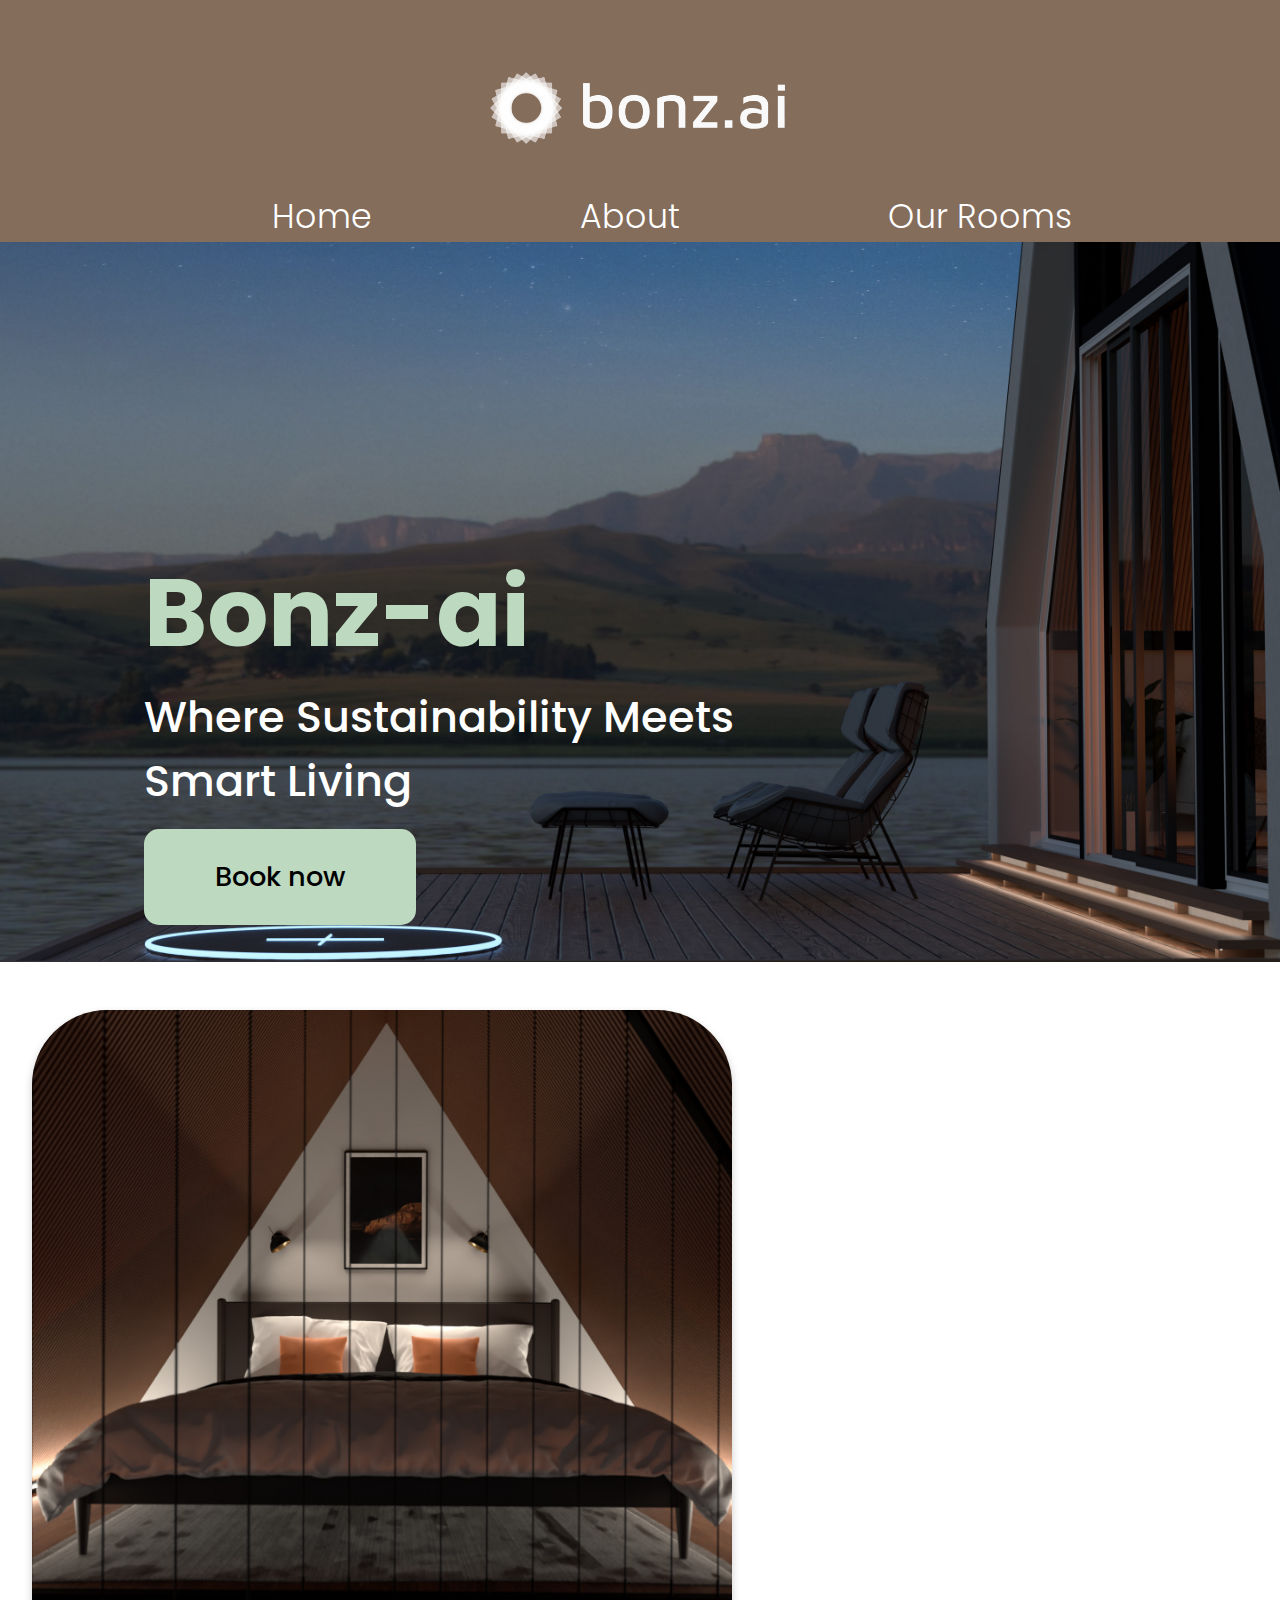
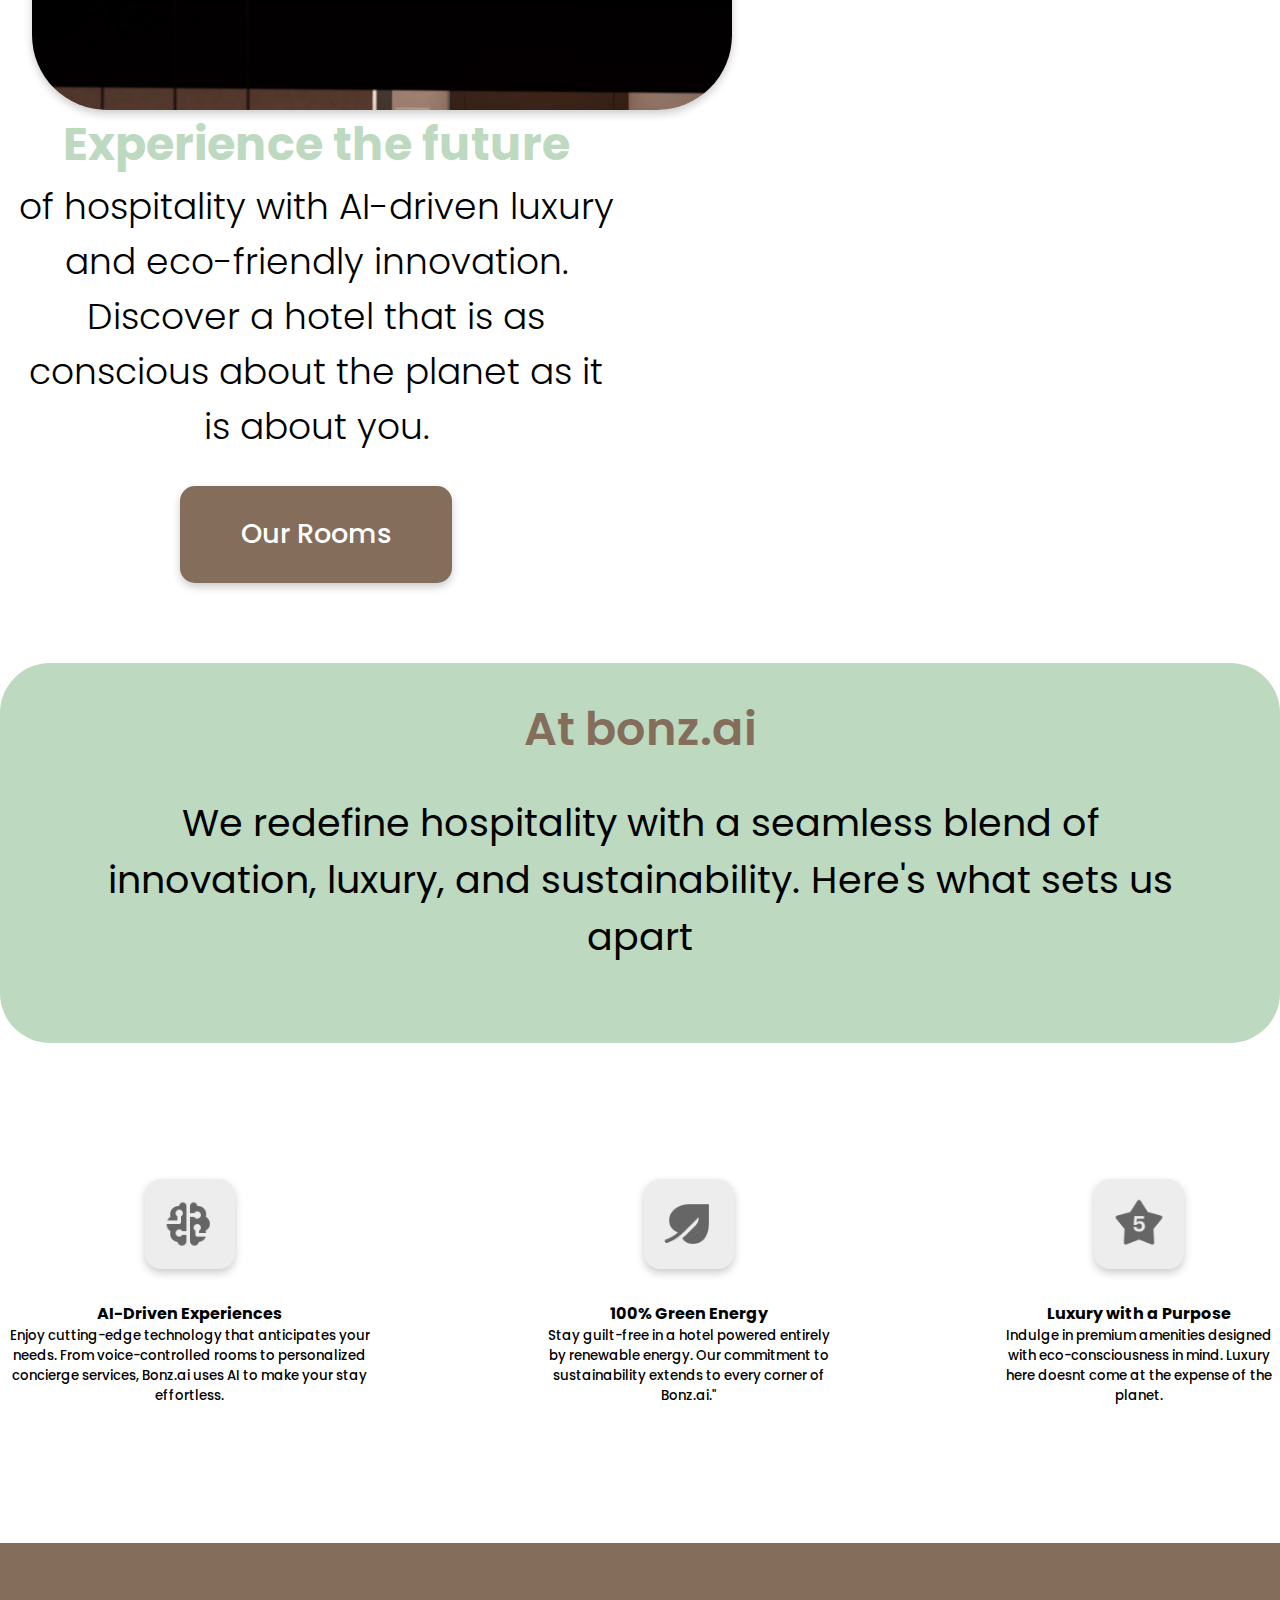
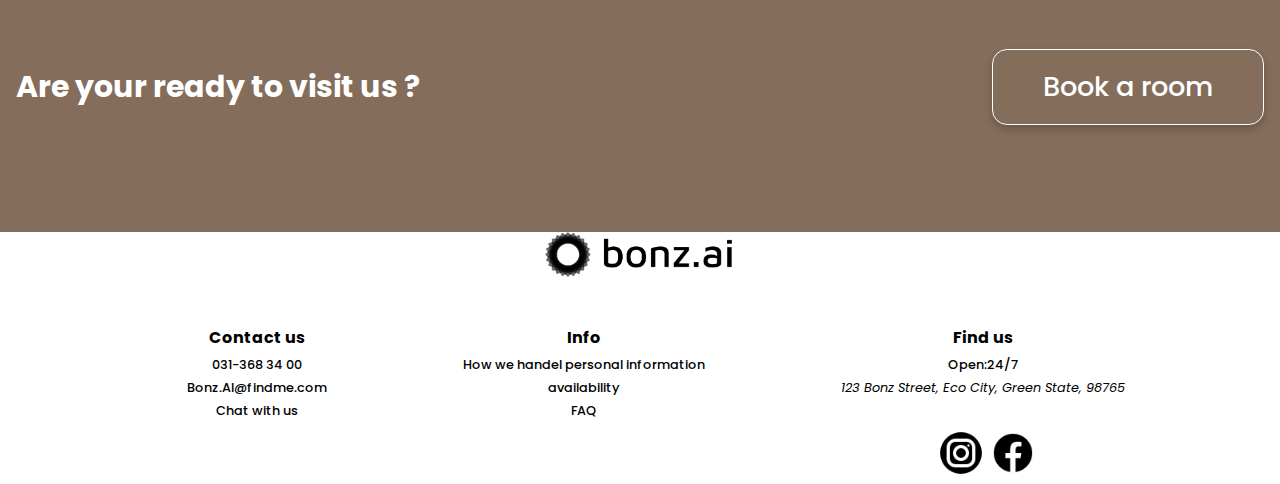
==== index.html @ c56a97e3 "first commit" ====
<!DOCTYPE html>
<html lang="en">
<head>
    <meta charset="UTF-8">
    <meta name="viewport" content="width=device-width, initial-scale=1.0">
    <title>Document</title>
    <link rel="stylesheet" href="style.css">
    <link
      href="https://unpkg.com/boxicons@2.1.4/css/boxicons.min.css"
      rel="stylesheet"/>
</head>
<body>
    <header>
        <aside class="header-container">
        <img src="Images/bonz.ai-logo-white-landscape.png" alt="Bonzi logo" class="logo">
        <aside class="ham-menu">
            <i class="bx bx-menu"></i>
          </aside>
        </aside>
        <nav>
            <ul class="header-menu">
                <li>
                    <a href="index.html"><h5 class="menu-item">Home</h5></a>
                </li>
                <li>
                    <a href=""><h5 class="menu-item">About</h5></a>
                </li>
                <li>
                    <a href="OurRooms.html"><h5 class="menu-item">Our Rooms</h5></a>
                </li>
            </ul>
        </nav>
    </header>
    <aside class="hero-image-container">
        <img src="Images/Hero-image.jpg" alt="hero-banner"/>
        <section class="hero-text-container">
            <h3 class="hero-text-title">Bonz-ai</h3>
            <p class="hero-text">Where Sustainability Meets Smart Living</p>
            <button class="booking-button">Book now</button>
        </section>
    </aside>
    <main>
        <aside class="sub-image-container">
            <img src="Images/two-bed-image-night.jpg" alt="sub-image" class="sub-hero-image"/>
            <aside class="sub-text-container">
            <h4 class="sub-text-title">Experience the future</h4>
            <h5 class="sub-text"> of hospitality with AI-driven luxury and eco-friendly innovation. Discover a hotel that is as conscious about the planet as it is about you.</h5>
            <button class="our-rooms-button">Our Rooms</button>
            </aside>
        </aside>


        <section class="green-container">
            <h4 class="green-container-title">At bonz.ai</h4>
            <h5 class="green-container-text">We redefine hospitality with a seamless blend of innovation, luxury, and sustainability. Here's what sets us apart</h5>
        </section>

        <aside class="ai-energy-luxury-container">
            <aside class="ai-icon">
                <img src="Images/artificial-intelligence.png" alt="Ai-icon" class="icon-1">
                <h4 class="ai-text-title">AI-Driven Experiences</h4>
                <h5 class="ai-text">Enjoy cutting-edge technology that anticipates your needs. From voice-controlled rooms to personalized concierge services, Bonz.ai uses AI to make your stay effortless.</h5>
            </aside>
                <aside class="energy-icon">
                    <img src="Images/leaf.png" alt="leaf icon" class="icon-2">
                    <h4 class="energy-text-title">100% Green Energy</h4>
                    <h5 class="energy-text"> Stay guilt-free in a hotel powered entirely by renewable energy. Our commitment to sustainability extends to every corner of Bonz.ai."</h5>
                </aside>
                        <aside class="luxury-icon">
                            <img src="Images/5-star-hotel.png" alt="star icon" class="icon-3">
                            <h4 class="luxury-text-title">Luxury with a Purpose</h4>
                            <h5 class="luxury-text">Indulge in premium amenities designed with eco-consciousness in mind. Luxury here doesnt come at the expense of the planet.</h5>
                        </aside>
        </aside>
        <section class="brown-container">
            <h2 class="brown-text">Are your ready to visit us ?</h2>
            <button class="brown-container-button">Book a room</button>
        </section>
    </main>

    <footer class="footer-conatiner">
        <img
        src="Images/bonz.ai-logo-black-landscape.png"
        alt="company-logo"
        class="footer-logo"
      />
      <aside class="footer-info-container">
        <section>
          <h4 class="footer-text">Contact us</h4>
          <p>031-368 34 00</p>
          <p>Bonz.AI@findme.com</p>
          <p>Chat with us</p>
        </section>
        <section>
          <h4 class="footer-text">Info</h4>
          <p>How we handel personal information</p>
          <p>availability</p>
          <p>FAQ</p>
        </section>
        <section>
          <h4 class="footer-text">Find us</h4>
          <p>Open:24/7</p>
          <address>123 Bonz Street, Eco City, Green State, 98765</address>
          <aside class="footer-icons">
            <img src="Images/instagram-circle.png" alt="instagram-logo" />
            <img src="Images/facebook-new.png" alt="facebook-logo" />
          </aside>
        </section>
      </aside>
    </footer>
</body>
</html>
---- style.css ----
@import url('https://fonts.googleapis.com/css2?family=Poppins:ital,wght@0,100;0,200;0,300;0,400;0,500;0,600;0,700;0,800;0,900;1,100;1,200;1,300;1,400;1,500;1,600;1,700;1,800;1,900&display=swap');

* {
    box-sizing: border-box;
    margin: 0;
    padding: 0;
    font-family:"poppins";
}

body{
    height: 100vh;
    display: flex;
    flex-direction: column;
}

main{
    flex:1;
    margin: 0;
    width: 100%;
}

header {
   width: 100%;
   background-color: #846D5B;
}
.header-container{
    display: flex;
    align-items: center;
    justify-content: center;
    padding-top: 1.5rem;
    flex-wrap: wrap;
}
.logo{
    max-width: 300px;
    margin-top: 3rem;
    
}

.ham-menu {
    margin-top: -1em;
    width: fit-content;
    display: none;
    font-size: 2.5em;
  }
  
.header-menu{
    list-style: none;
    display: flex;
    justify-content: space-evenly;
    align-items: center;
    padding-top: 3rem;
    padding-left: 4rem;
    font-size: 2.5rem;
    flex-wrap: wrap;
}
a{
    text-decoration: none;
    color: white;
    }

.menu-item{
        font-weight: 300;
    }

a:hover{
    color: #BDD9C0;
}

.hero-image-container{
    display: flex;
    max-width: 100vw;
    
    img{
        width: 100%;
        object-fit: cover;
        flex-wrap: wrap;
    }
}
.hero-text-container{
    position: absolute;
    top: 60%;
    left: 5%;
    max-width: 620px;
    margin-left: 5em;
    display: flex;
    flex-wrap: wrap;
}
.hero-text-title{
    font-size: 96px;
    color: #BDD9C0;
}
.hero-text{
    font-size: 43px;
    color: white;
}
.hero-text,p{
font-weight: 500;
}

.booking-button{
   width:10em;
   padding: 1em;
   height: fit-content;
   margin-top: 1rem;
   border-radius: 15px;
   background-color: #BDD9C0;
   border-style: none;
   font-size: 1.7em;
   font-weight: 500;
   transition: background-color 0.3s ease;
}
.booking-button:hover{
    background-color: #846D5B;
    color: white;
    cursor: pointer;
}
.sub-image-container{
        display: flex;
        flex-direction: row;
        align-items: center; /* Aligns items vertically */
        justify-content: space-between; /* Keeps space between the image and text */
        margin-top: 3em;
        flex-wrap: wrap;
    
}

   .sub-hero-image{
    position: relative;
    width: 700px;
    height: 700px;
    margin-left: 2rem;
    border-radius: 75px;
    object-fit: cover;
    box-shadow: 0 4px 8px 0 rgba(0, 0, 0, 0.2);
}

.sub-text-container{
    display: flex;
    flex-direction: column; 
    align-items: flex-start; 
    text-align: left; 
    margin-left: 1rem;
    max-width: 600px;
    align-items: center;
}

.sub-text-title{
    font-weight:700;
    font-size: 46px;
    color: #BDD9C0;

}
.sub-text{
    font-size: 36px;
    font-weight: 300;
    margin-top: 0;
    text-align: center;
}

.our-rooms-button{
    align-self: center;
    width:10em;
    padding: 1em;
    margin-top: 2rem;
    border-radius: 15px;
    background-color:#846D5B;
    border-style: none;
    font-size: 1.7em;
    font-weight: 500;
    color: white;
    box-shadow: 0 4px 8px 0 rgba(0, 0, 0, 0.2);
    transition: background-color 0.3s ease;
}

.our-rooms-button:hover{
    color: black;
    background-color: #BDD9C0;
    cursor: pointer;
}

.green-container{
    margin: auto;
    background-color: #BDD9C0;
    display: flex;
    justify-content: center;
    flex-direction: column;
    text-align: center;
    height: 380px;
    margin-top: 5rem;
    max-width: 100%; 
    border-radius: 50px;
}

.green-container-title{
    color: #846D5B;
    font-size: 46px;
    font-weight: 600;
    padding-top: 2rem;
}

.green-container-text{
    max-width: 85%;
    font-size: 38px;
    font-weight: 400;
    margin: auto;
    padding-bottom: 3rem;
}

.ai-energy-luxury-container{
    display: flex;
    justify-content: center;
    align-items: center;
    height: 500px;
    gap:10rem;

}

.ai-icon,.energy-icon,.luxury-icon{
    display: flex;
    flex-direction: column;
    justify-content: center;
    align-items: center;
    text-align: center;
    max-width: 30%;
}

.icon-1, .icon-2, .icon-3{
    background-color:#EDEDED;
    width: 90px;
    height: 90px;
    padding: 18px;
    border-radius: 16px;
    box-shadow: 0 4px 8px 0 rgba(0, 0, 0, 0.2)
}
.ai-text-title,.energy-text-title,.luxury-text-title{
    padding-top:2rem ;
}

.ai-text,.energy-text,.luxury-text{
    font-weight: 500;
}

.brown-container{
    display: flex;
    background-color: #846D5B;
    height: 289px;
    justify-content: space-between;
}

.brown-text{
    align-self: center;
    font-size: 30px;
    padding: 1rem;
    color: white;
}

.brown-container-button{
    align-self: center;
    width:10em;
    padding: 1rem;
    margin: 1rem;
    border-radius: 15px;
    background-color:#846D5B;
    border-style: none;
    font-size: 1.7em;
    font-weight: 500;
    color: white;
    box-shadow: 0 4px 8px 0 rgba(0, 0, 0, 0.2);
    border: 1px solid white;
    transition: background-color 0.3s ease;
}

.brown-container-button:hover{
background-color: #BDD9C0;
cursor: pointer;
}


footer {
    display: flex;
    background-color: white;
    justify-content: center;
    margin-top: auto;
    flex-wrap: wrap;
    p,
    address {
      font-size: 0.8em;
      margin-top: 0.4em;
    }
  }
  
  .footer-text {
    color: black;
    margin-top: 3em;
  }
  
  .footer-info-container {
    display: flex;
    text-align: center;
    width:84%;
    justify-content: space-around;
    flex-wrap: wrap;
    margin-left: 2rem;
  }
  
  .footer-logo {
        width: 190px;
        object-fit: contain;
      }
    
  
  .footer-icons {
    color: black;
    margin-top: 2em;
    margin-left:.5rem;
    img {
      height: 3em;
    }
  }


  /* ----------- Our rooms ----------- */

  .rooms-and-suits{
    display: flex;
    flex-direction: column;
    flex-wrap: wrap;
    justify-content: center;
    align-items: center;
    padding:5rem;
  }

  .rooms-and-suits-title{
    color: #846D5B;
    font-size: 43px;
    font-weight: 700;
  }

  .rooms-and-suits-text{
    font-size: 35px;
    font-weight: 400;
    text-align: center;
  }

  .rooms-options {
    display: grid;
    grid-template-columns: repeat(6, 1fr);
    grid-template-rows: auto auto auto; 
    gap: 20px; 
    padding: 1rem;
}

.room-1 {
    grid-column: span 2; 
    grid-row: span 1;
    
}

.room-2 {
    grid-column: span 2;
    grid-row: span 1;
}

.room-3 {
    grid-column: span 2;
    grid-row: span 1;
}

.room-4 {
    grid-column: span 3; 
    grid-row: span 1;
}

.room-5 {
    grid-column: span 3; 
    grid-row: span 1;
}

.room-6 {
    grid-column: span 6;
    grid-row: span 1;
}

.room-1:hover{
    transform: scale(1.07);
    
}
.room-2:hover{
        transform: scale(1.07);
}
.room-3:hover{
        transform: scale(1.07);
}
.room-4:hover{
    transform: scale(1.04);
}
.room-5:hover{
    transform: scale(1.04);
}
.room-6:hover{
    transform: scale(1.02);
}

.room-1 img,
.room-2 img,
.room-3 img,
.room-4 img,
.room-5 img {
    width: 100%;
    height: auto;
    border-radius: 10px; 
    object-fit: cover;
    box-shadow: 0 4px 8px 0 rgba(0, 0, 0, 0.2);
    
}
.room-6 img {
    width: 100%;
    height:30%;
    border-radius: 10px; 
    object-fit: cover; 
    box-shadow: 0 4px 8px 0 rgba(0, 0, 0, 0.2);
}

.rooms-options aside {
    position: relative; 
    display: flex;
    align-items: center;
}

.rooms-options img {
    width: 100%;
    height: 100%;
    border-radius: 10px;
    object-fit: cover; 
    display: block; 
}

.image-text-1, .image-text-2, .image-text-3 {
    position: absolute;
    top: 50%; 
    left: 50%;
    transform: translate(-50%, -50%); 
    font-size: 1.6rem; 
    font-weight: 300; 
    border-radius: 5px; 
    text-align: center; 
}

.image-text-4, .image-text-5{
    position: absolute;
    top: 50%;
    left: 50%; 
    transform: translate(-50%, -50%);
    font-size: 2rem;
    font-weight: 300;
    border-radius: 5px; 
    text-align: center; 
}

.image-text-6{
    position: absolute;
    top: 50%;
    left: 50%; 
    transform: translate(-50%, -50%); 
    font-size: 2.5rem; 
    font-weight: 400; 
    border-radius: 5px; 
    text-align: center; 
}

/* ----------- Booking page ----------- */

.booking-page-hero-image-container{
    display: flex;
    max-width: 100vw;
    
    img{
        width: 100%;
        object-fit: cover;
    }
}

.booking-page-hero-text-container{
    position: absolute;
    top: 60%;
    left: 5%;
    max-width: 970px;
    margin-left: 5em;

}
.booking-page-hero-text-title{
    font-size: 96px;
    color: #BDD9C0;
}
.booking-page-hero-text{
    font-size: 43px;
    color: white;
}

.booking-page-hero-text,p{
    font-weight: 500;
    }

    .booking-date-container{
        padding: 2rem;
        border-radius: 4px;
        position: relative;
        display: flex;
        justify-content: center;
    
    }

    .guest-container,
    .check-in-container,
    .check-out-container{
        border: 1px solid;
        display: flex;
        justify-content: center;
        align-items: center;
        background-color: #846D5B;
        
    }

    .guest-text,
    .check-in-text,
    .check-out-text{
        text-align: center;
        padding: 1.4rem;
        margin-right: 4rem;
        margin-left: 2rem;
        color: white;
        font-size: 20px;
    }

    .select-text{
        display: flex;
        justify-content: center;
        padding: 2rem;
        font-size: 43px;
        font-weight: 600;
    }
    .first-room-container,.seconde-room-container {
    display: flex;
    justify-content: center;
    align-items: center;
    flex-wrap: wrap;
    position: relative;
    background-color: #EDEDED;
    padding: 1rem;
    margin: 2rem auto;
    border-radius: 10px;
    max-width: 900px;
    box-shadow: 0 4px 8px rgba(0, 0, 0, 0.2);
}

.first-room,.seconde-room {
    display: flex;
    flex-direction: row;
    align-items: center;
    gap: 2rem; 
    width: 100%;
}

.first-room img {
    max-width: 50%; 
    height: auto;
    border-radius: 10px; 
    object-fit: cover;
    box-shadow: 0 4px 8px 0 rgba(0, 0, 0, 0.2);
}

.seconde-room img {
    max-width: 50%; 
    height: auto;
    border-radius: 10px; 
    object-fit: cover;
    box-shadow: 0 4px 8px 0 rgba(0, 0, 0, 0.2);
}

.first-room-text-container,.seconde-room-text-container {
    display: flex;
    flex-direction: column;
    justify-content: center;
    text-align: center; 
    flex: 1;
    padding: 1rem;
}

.first-room-title,.seconde-room-title {
    font-size: 1.5rem;
    font-weight: bold;
    margin-bottom: 0.5rem;
}

.first-room-text,.seconde-room-text {
    font-size: 1rem;
    color: #555;
    margin-bottom: 1rem;
    line-height: 1.5;
}

.first-room-price,.seconde-room-price {
    font-size: 1.2rem;
    font-weight: bold;
    color: #333;
    margin-bottom: 1rem;
}

.first-room-button,.seconde-room-button {
    background-color: #C8DFC8;
    color: #333;
    border: none;
    border-radius: 5px;
    padding: 0.8rem 1.5rem;
    font-size: 1rem;
    cursor: pointer;
    transition: background-color 0.3s ease;
    box-shadow: 0 4px 8px 0 rgba(0, 0, 0, 0.2)
}

.first-room-button:hover {
    background-color: #846D5B;
    color: black;

}
.seconde-room-button:hover {
    background-color: #846D5B;
    color: black;

}

@media (max-width: 1265px) {

    .booking-page-hero-text-title{
        font-size: 72px;
    }

    .booking-page-hero-text{
        font-size: 36px;
    }

    .hero-text-container {
        margin-left: 1rem;
        top: 50%;
    }

    .header-container {
        flex-direction: column;
        align-items: center;
    }

    .header-menu {
        font-size: 2rem;
        padding-left: 0;
    }

    .hero-text-title {
        font-size: 72px;
    }

    .hero-text {
        font-size: 36px;
    }
    .booking-button{
        font-size: 1.3rem;
    }

    .sub-hero-image {
        width: 100%;
        margin-left: 0;
        
    }

    .sub-text-container{
    margin: auto;
    }

    .sub-text-title {
        font-size: 38px;
    }

    .sub-text {
        font-size: 28px;
    }

    .ai-energy-luxury-container {
        flex-direction: row;
        font-size: 14px;
        gap: 4rem;
    }

    .brown-container{
        display: flex;
        flex-direction: column;
        justify-content: center;
    }

    .brown-container-button{
        padding-left: 1rem;
    }

    footer {
        flex-direction: column;
        text-align: center;
        align-items: center;
    }

    .footer-info-container {
        flex-direction: column;
    }
}

@media (max-width: 992px) {
    .booking-page-hero-text-container{
        margin-left: 1rem;
        top: 50%;
    }

    .hero-text-container {
        margin-left: 2rem;
    }

    .header-menu {
        flex-wrap: wrap;
        justify-content: space-evenly;
    }

    .green-container-title {
        font-size: 36px;
    }

    .green-container-text {
        font-size: 28px;
    }

    .guest-text,
    .check-in-text,
    .check-out-text {
        font-size: 14px;
        margin: 0;
    }

    .rooms-options {
       display: flex;
       flex-direction: column;
    }

    .first-room img,
    .seconde-room img {
        width: 100%;
    }
}

@media (max-width: 885px) {
    .hero-text-container {
        margin-left: 1rem;
        top: 50%;
    }


    .hero-text-title {
        font-size: 52px;
    }

    .hero-text {
        font-size: 30px;
    }

    .header-menu {
       gap: 1rem;
       flex-direction: row;
    }


    .sub-text-title {
        font-size: 32px;
    }

    .sub-text {
        font-size: 22px;
    }

    .rooms-options {
        grid-template-columns: repeat(1, 1fr);
    }

    .ai-energy-luxury-container {
        gap: 3rem;
    }

}

@media (max-width: 683px) {
    .hero-text-container {
        margin-left: 1rem;
        top: 45%;
    }


    .booking-date-container {
        flex-direction: column;
    }

    .guest-text,
    .check-in-text,
    .check-out-text {
        font-size: 16px;
        margin: 0;
    }

    .first-room-container,
    .seconde-room-container {
        padding: 1rem;
    }

    .rooms-options img {
        height: auto;
    }

    .green-container-title {
        font-size: 28px;
    }

    .green-container-text {
        font-size: 20px;
    }

    .ai-energy-luxury-container {
        display: flex;
        flex-direction: row;
        font-size: 13px;
        gap: 4rem;
    }

    footer {
        flex-direction: column;
        text-align: center;
        align-items: center;
    }

    .footer-info-container {
        flex-direction: column;
    }
}

@media (max-width: 587px) {

    .booking-page-hero-text-title{
        font-size: 34px;
    }

    .booking-page-hero-text{
        font-size: 20px;
    }
    .header-menu {
        display: none;
    }

    .hero-text-container {
        margin-left: 1rem;
        top: 40%;
    }

    .booking-button {
        font-size:.8rem
        
    }

    .ham-menu {
        position: absolute;
        display: block;
        margin-right: -70%;
        padding-top: 4rem;
      }

      .logo{
        display: flex;
        align-self: flex-start;
        padding-top: 20px;
        padding: 1rem;
        padding-bottom: 3rem;
      }

    .our-rooms-button,
    .brown-container-button {
        font-size:1.2rem;
    }
    .brown-text{
        font-size: 1.5rem;
    }

    .hero-text-title {
        font-size: 34px;
    }

    .hero-text {
        font-size: 21px;
    }

    .ai-energy-luxury-container {
        flex-direction: row;
        font-size: 10px;
        gap: 2rem;
    }
    
    .icon-1,.icon-2,.icon-3{
        width: 70px;
        height: 70px;
    }

    .footer-logo {
        padding-left: 1rem;
        padding-top: 1rem;
        width: 150px;
    }

}

@media (max-width: 417px){
    .booking-page-hero-text-container{
        top: 35%;
    }
    .hero-text-container {
        margin-left: 1rem;
        top: 32%;
    }
}
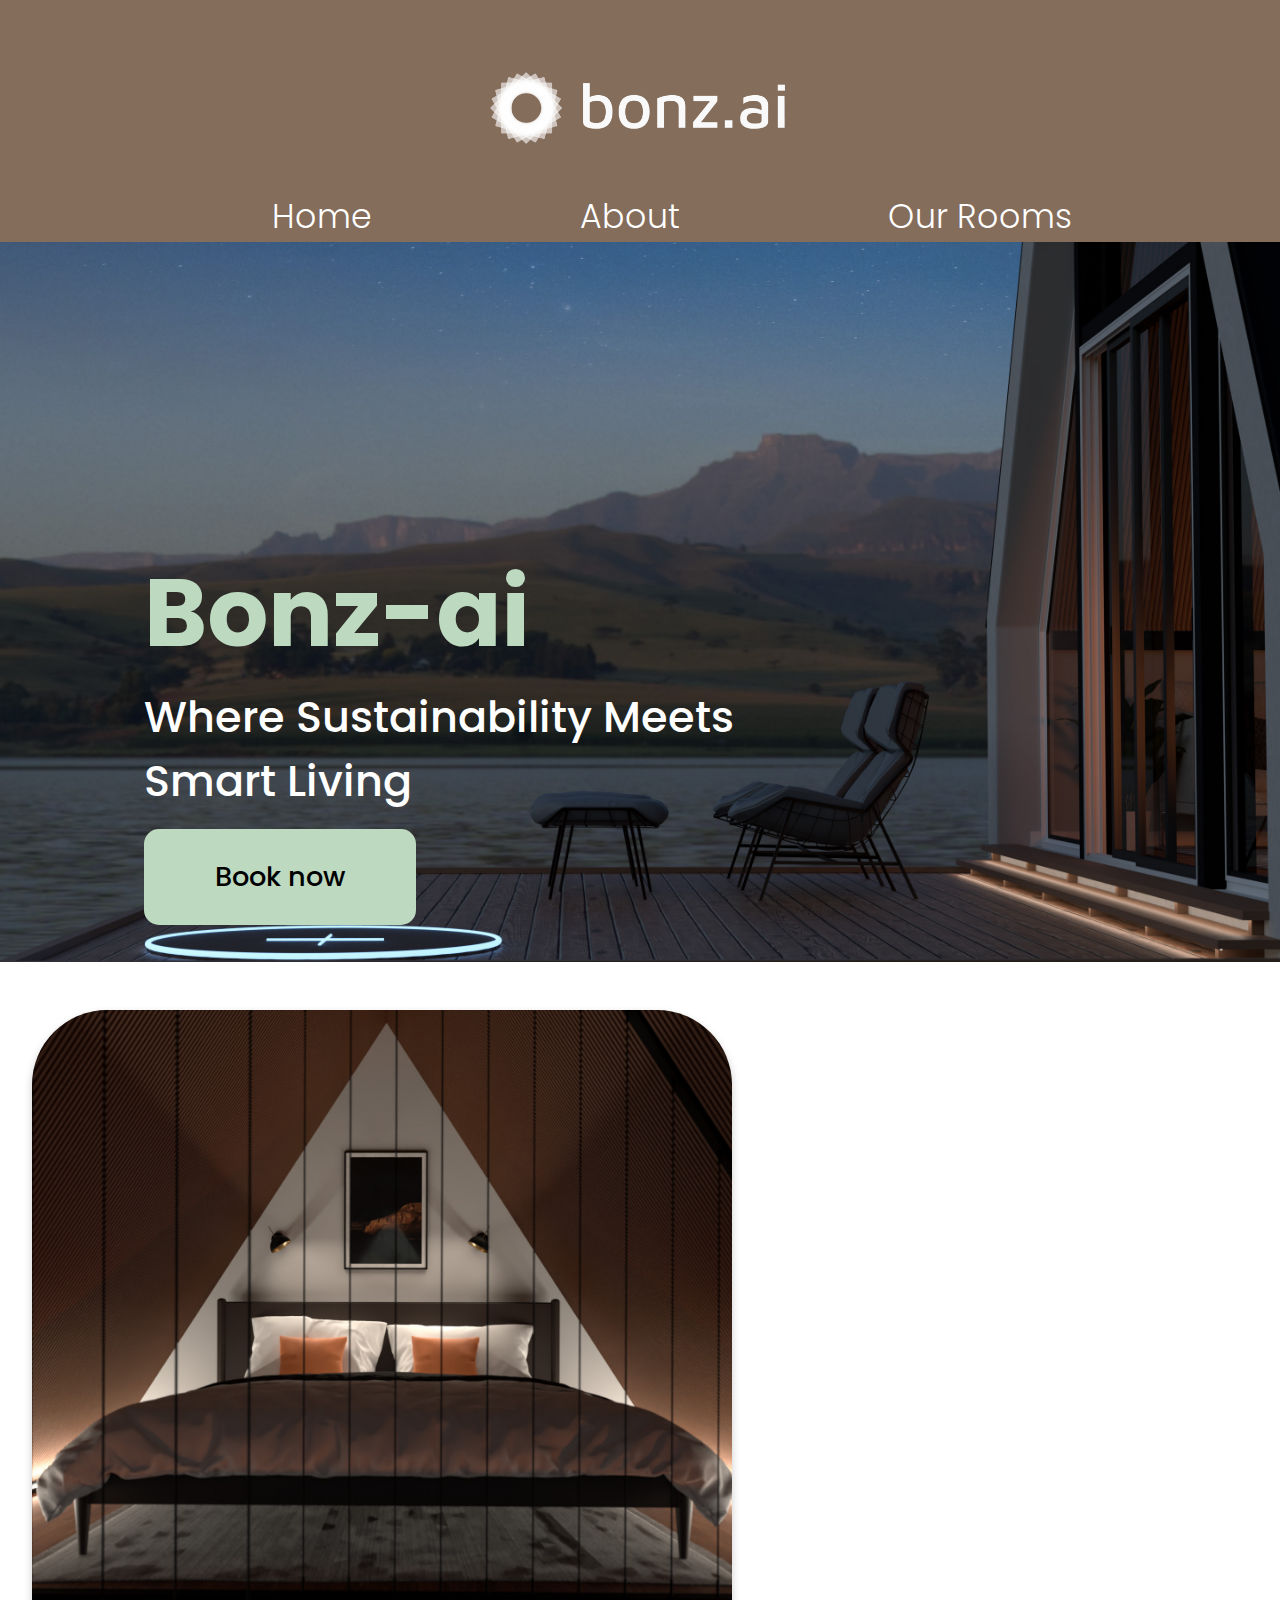
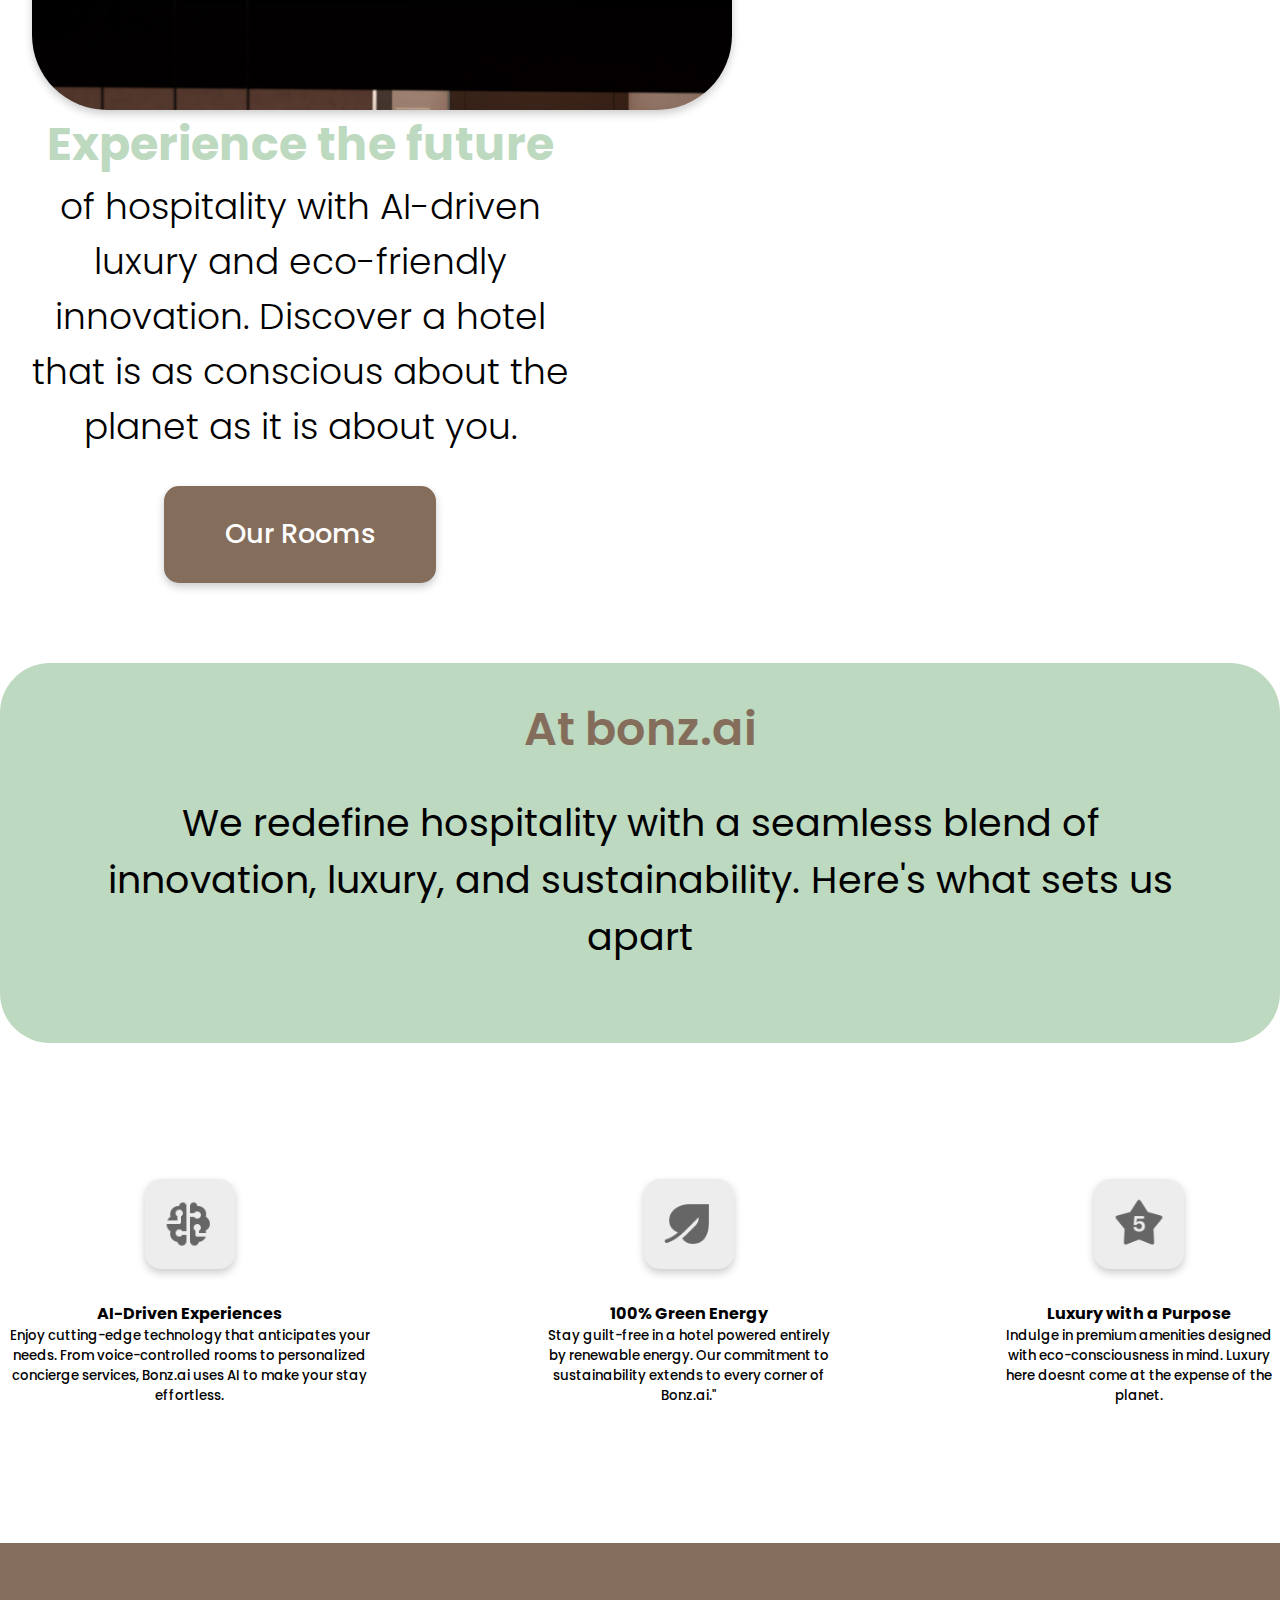
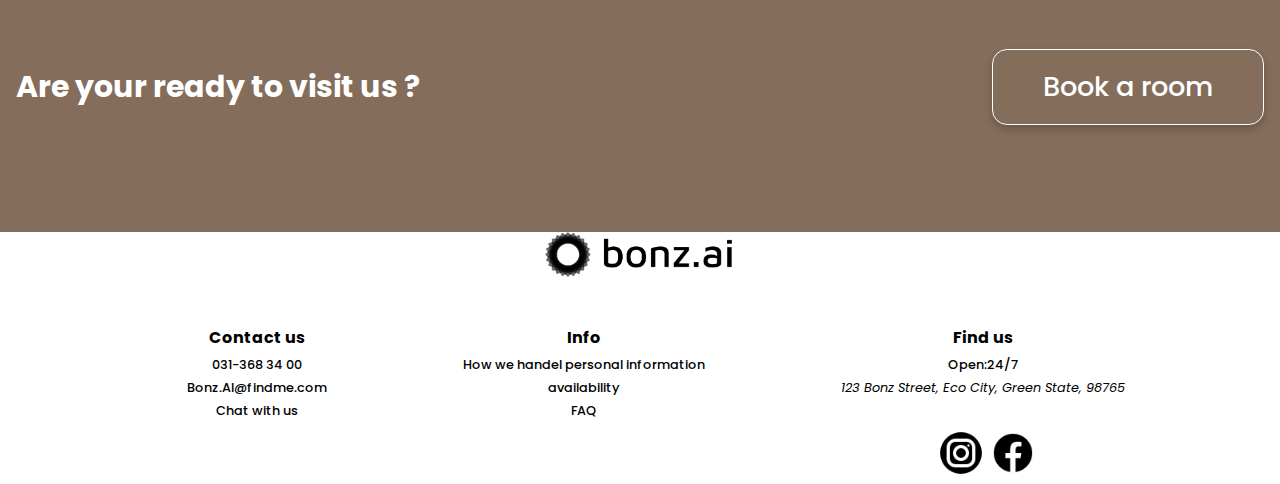
==== commit 7d25a71f: ""updaterat kod för html BEM"" ====
--- a/index.html
+++ b/index.html
@@ -11,97 +11,97 @@
 </head>
 <body>
     <header>
-        <aside class="header-container">
+        <aside class="header__container">
         <img src="Images/bonz.ai-logo-white-landscape.png" alt="Bonzi logo" class="logo">
-        <aside class="ham-menu">
+        <aside class="header__ham-menu">
             <i class="bx bx-menu"></i>
           </aside>
         </aside>
         <nav>
-            <ul class="header-menu">
+            <ul class="header__menu">
                 <li>
-                    <a href="index.html"><h5 class="menu-item">Home</h5></a>
+                    <a href="index.html"><h5 class="menu__item">Home</h5></a>
                 </li>
                 <li>
-                    <a href=""><h5 class="menu-item">About</h5></a>
+                    <a href=""><h5 class="menu__item">About</h5></a>
                 </li>
                 <li>
-                    <a href="OurRooms.html"><h5 class="menu-item">Our Rooms</h5></a>
+                    <a href="OurRooms.html"><h5 class="menu__item">Our Rooms</h5></a>
                 </li>
             </ul>
         </nav>
     </header>
-    <aside class="hero-image-container">
+    <aside class="hero__image-container">
         <img src="Images/Hero-image.jpg" alt="hero-banner"/>
-        <section class="hero-text-container">
-            <h3 class="hero-text-title">Bonz-ai</h3>
-            <p class="hero-text">Where Sustainability Meets Smart Living</p>
-            <button class="booking-button">Book now</button>
+        <section class="hero__text-container">
+            <h3 class="hero__text-title">Bonz-ai</h3>
+            <p class="hero__text">Where Sustainability Meets Smart Living</p>
+            <button class="booking__button">Book now</button>
         </section>
     </aside>
     <main>
-        <aside class="sub-image-container">
-            <img src="Images/two-bed-image-night.jpg" alt="sub-image" class="sub-hero-image"/>
-            <aside class="sub-text-container">
-            <h4 class="sub-text-title">Experience the future</h4>
-            <h5 class="sub-text"> of hospitality with AI-driven luxury and eco-friendly innovation. Discover a hotel that is as conscious about the planet as it is about you.</h5>
-            <button class="our-rooms-button">Our Rooms</button>
+        <aside class="sub__image-container">
+            <img src="Images/two-bed-image-night.jpg" alt="sub-image" class="sub__hero-image"/>
+            <aside class="sub__text-container">
+            <h4 class="sub__text-title">Experience the future</h4>
+            <h5 class="sub__text"> of hospitality with AI-driven luxury and eco-friendly innovation. Discover a hotel that is as conscious about the planet as it is about you.</h5>
+            <button class="our__rooms-button">Our Rooms</button>
             </aside>
         </aside>
 
 
-        <section class="green-container">
-            <h4 class="green-container-title">At bonz.ai</h4>
-            <h5 class="green-container-text">We redefine hospitality with a seamless blend of innovation, luxury, and sustainability. Here's what sets us apart</h5>
+        <section class="green__container">
+            <h4 class="green__container-title">At bonz.ai</h4>
+            <h5 class="green__container-text">We redefine hospitality with a seamless blend of innovation, luxury, and sustainability. Here's what sets us apart</h5>
         </section>
 
-        <aside class="ai-energy-luxury-container">
-            <aside class="ai-icon">
-                <img src="Images/artificial-intelligence.png" alt="Ai-icon" class="icon-1">
-                <h4 class="ai-text-title">AI-Driven Experiences</h4>
-                <h5 class="ai-text">Enjoy cutting-edge technology that anticipates your needs. From voice-controlled rooms to personalized concierge services, Bonz.ai uses AI to make your stay effortless.</h5>
+        <aside class="ai__energy-luxury-container">
+            <aside class="ai__icon">
+                <img src="Images/artificial-intelligence.png" alt="Ai-icon" class="icon__1">
+                <h4 class="ai__text-title">AI-Driven Experiences</h4>
+                <h5 class="ai__text">Enjoy cutting-edge technology that anticipates your needs. From voice-controlled rooms to personalized concierge services, Bonz.ai uses AI to make your stay effortless.</h5>
             </aside>
-                <aside class="energy-icon">
-                    <img src="Images/leaf.png" alt="leaf icon" class="icon-2">
-                    <h4 class="energy-text-title">100% Green Energy</h4>
-                    <h5 class="energy-text"> Stay guilt-free in a hotel powered entirely by renewable energy. Our commitment to sustainability extends to every corner of Bonz.ai."</h5>
+                <aside class="energy__icon">
+                    <img src="Images/leaf.png" alt="leaf icon" class="icon__2">
+                    <h4 class="energy__text-title">100% Green Energy</h4>
+                    <h5 class="energy__text"> Stay guilt-free in a hotel powered entirely by renewable energy. Our commitment to sustainability extends to every corner of Bonz.ai."</h5>
                 </aside>
-                        <aside class="luxury-icon">
-                            <img src="Images/5-star-hotel.png" alt="star icon" class="icon-3">
-                            <h4 class="luxury-text-title">Luxury with a Purpose</h4>
-                            <h5 class="luxury-text">Indulge in premium amenities designed with eco-consciousness in mind. Luxury here doesnt come at the expense of the planet.</h5>
+                        <aside class="luxury__icon">
+                            <img src="Images/5-star-hotel.png" alt="star icon" class="icon__3">
+                            <h4 class="luxury__text-title">Luxury with a Purpose</h4>
+                            <h5 class="luxury__text">Indulge in premium amenities designed with eco-consciousness in mind. Luxury here doesnt come at the expense of the planet.</h5>
                         </aside>
         </aside>
-        <section class="brown-container">
-            <h2 class="brown-text">Are your ready to visit us ?</h2>
-            <button class="brown-container-button">Book a room</button>
+        <section class="brown__container">
+            <h2 class="brown__text">Are your ready to visit us ?</h2>
+            <button class="brown__container-button">Book a room</button>
         </section>
     </main>
 
-    <footer class="footer-conatiner">
+    <footer class="footer__conatiner">
         <img
         src="Images/bonz.ai-logo-black-landscape.png"
         alt="company-logo"
-        class="footer-logo"
+        class="footer__logo"
       />
-      <aside class="footer-info-container">
+      <aside class="footer__info-container">
         <section>
-          <h4 class="footer-text">Contact us</h4>
+          <h4 class="footer__text">Contact us</h4>
           <p>031-368 34 00</p>
           <p>Bonz.AI@findme.com</p>
           <p>Chat with us</p>
         </section>
         <section>
-          <h4 class="footer-text">Info</h4>
+          <h4 class="footer__text">Info</h4>
           <p>How we handel personal information</p>
           <p>availability</p>
           <p>FAQ</p>
         </section>
         <section>
-          <h4 class="footer-text">Find us</h4>
+          <h4 class="footer__text">Find us</h4>
           <p>Open:24/7</p>
           <address>123 Bonz Street, Eco City, Green State, 98765</address>
-          <aside class="footer-icons">
+          <aside class="footer__icons">
             <img src="Images/instagram-circle.png" alt="instagram-logo" />
             <img src="Images/facebook-new.png" alt="facebook-logo" />
           </aside>
--- a/style.css
+++ b/style.css
@@ -23,7 +23,7 @@
    width: 100%;
    background-color: #846D5B;
 }
-.header-container{
+.header__container{
     display: flex;
     align-items: center;
     justify-content: center;
@@ -36,14 +36,14 @@
     
 }
 
-.ham-menu {
+.header__ham-menu {
     margin-top: -1em;
     width: fit-content;
     display: none;
     font-size: 2.5em;
   }
   
-.header-menu{
+.header__menu{
     list-style: none;
     display: flex;
     justify-content: space-evenly;
@@ -58,7 +58,7 @@
     color: white;
     }
 
-.menu-item{
+.menu__item{
         font-weight: 300;
     }
 
@@ -66,7 +66,7 @@
     color: #BDD9C0;
 }
 
-.hero-image-container{
+.hero__image-container{
     display: flex;
     max-width: 100vw;
     
@@ -76,7 +76,7 @@
         flex-wrap: wrap;
     }
 }
-.hero-text-container{
+.hero__text-container{
     position: absolute;
     top: 60%;
     left: 5%;
@@ -85,19 +85,19 @@
     display: flex;
     flex-wrap: wrap;
 }
-.hero-text-title{
+.hero__text-title{
     font-size: 96px;
     color: #BDD9C0;
 }
-.hero-text{
+.hero__text{
     font-size: 43px;
     color: white;
 }
-.hero-text,p{
+.hero__text,p{
 font-weight: 500;
 }
 
-.booking-button{
+.booking__button{
    width:10em;
    padding: 1em;
    height: fit-content;
@@ -109,12 +109,12 @@
    font-weight: 500;
    transition: background-color 0.3s ease;
 }
-.booking-button:hover{
+.booking__button:hover{
     background-color: #846D5B;
     color: white;
     cursor: pointer;
 }
-.sub-image-container{
+.sub__image-container{
         display: flex;
         flex-direction: row;
         align-items: center; /* Aligns items vertically */
@@ -124,7 +124,7 @@
     
 }
 
-   .sub-hero-image{
+   .sub__hero-image{
     position: relative;
     width: 700px;
     height: 700px;
@@ -134,30 +134,29 @@
     box-shadow: 0 4px 8px 0 rgba(0, 0, 0, 0.2);
 }
 
-.sub-text-container{
+.sub__text-container{
     display: flex;
     flex-direction: column; 
-    align-items: flex-start; 
-    text-align: left; 
     margin-left: 1rem;
+    padding-right: 2rem;
     max-width: 600px;
     align-items: center;
 }
 
-.sub-text-title{
+.sub__text-title{
     font-weight:700;
     font-size: 46px;
     color: #BDD9C0;
 
 }
-.sub-text{
+.sub__text{
     font-size: 36px;
     font-weight: 300;
     margin-top: 0;
     text-align: center;
 }
 
-.our-rooms-button{
+.our__rooms-button{
     align-self: center;
     width:10em;
     padding: 1em;
@@ -172,13 +171,13 @@
     transition: background-color 0.3s ease;
 }
 
-.our-rooms-button:hover{
+.our__rooms-button:hover{
     color: black;
     background-color: #BDD9C0;
     cursor: pointer;
 }
 
-.green-container{
+.green__container{
     margin: auto;
     background-color: #BDD9C0;
     display: flex;
@@ -191,14 +190,14 @@
     border-radius: 50px;
 }
 
-.green-container-title{
+.green__container-title{
     color: #846D5B;
     font-size: 46px;
     font-weight: 600;
     padding-top: 2rem;
 }
 
-.green-container-text{
+.green__container-text{
     max-width: 85%;
     font-size: 38px;
     font-weight: 400;
@@ -206,7 +205,7 @@
     padding-bottom: 3rem;
 }
 
-.ai-energy-luxury-container{
+.ai__energy-luxury-container{
     display: flex;
     justify-content: center;
     align-items: center;
@@ -215,7 +214,7 @@
 
 }
 
-.ai-icon,.energy-icon,.luxury-icon{
+.ai__icon,.energy__icon,.luxury__icon{
     display: flex;
     flex-direction: column;
     justify-content: center;
@@ -224,7 +223,7 @@
     max-width: 30%;
 }
 
-.icon-1, .icon-2, .icon-3{
+.icon__1, .icon__2, .icon__3{
     background-color:#EDEDED;
     width: 90px;
     height: 90px;
@@ -232,29 +231,29 @@
     border-radius: 16px;
     box-shadow: 0 4px 8px 0 rgba(0, 0, 0, 0.2)
 }
-.ai-text-title,.energy-text-title,.luxury-text-title{
+.ai__text-title,.energy__text-title,.luxury__text-title{
     padding-top:2rem ;
 }
 
-.ai-text,.energy-text,.luxury-text{
+.ai__text,.energy__text,.luxury__text{
     font-weight: 500;
 }
 
-.brown-container{
+.brown__container{
     display: flex;
     background-color: #846D5B;
     height: 289px;
     justify-content: space-between;
 }
 
-.brown-text{
+.brown__text{
     align-self: center;
     font-size: 30px;
     padding: 1rem;
     color: white;
 }
 
-.brown-container-button{
+.brown__container-button{
     align-self: center;
     width:10em;
     padding: 1rem;
@@ -270,7 +269,7 @@
     transition: background-color 0.3s ease;
 }
 
-.brown-container-button:hover{
+.brown__container-button:hover{
 background-color: #BDD9C0;
 cursor: pointer;
 }
@@ -289,12 +288,12 @@
     }
   }
   
-  .footer-text {
+  .footer__text {
     color: black;
     margin-top: 3em;
   }
   
-  .footer-info-container {
+  .footer__info-container {
     display: flex;
     text-align: center;
     width:84%;
@@ -303,13 +302,13 @@
     margin-left: 2rem;
   }
   
-  .footer-logo {
+  .footer__logo {
         width: 190px;
         object-fit: contain;
       }
     
   
-  .footer-icons {
+  .footer__icons {
     color: black;
     margin-top: 2em;
     margin-left:.5rem;
@@ -321,7 +320,7 @@
 
   /* ----------- Our rooms ----------- */
 
-  .rooms-and-suits{
+  .rooms__and-suits{
     display: flex;
     flex-direction: column;
     flex-wrap: wrap;
@@ -330,19 +329,19 @@
     padding:5rem;
   }
 
-  .rooms-and-suits-title{
+  .rooms__and-suits-title{
     color: #846D5B;
     font-size: 43px;
     font-weight: 700;
   }
 
-  .rooms-and-suits-text{
+  .rooms__and-suits-text{
     font-size: 35px;
     font-weight: 400;
     text-align: center;
   }
 
-  .rooms-options {
+  .rooms__options {
     display: grid;
     grid-template-columns: repeat(6, 1fr);
     grid-template-rows: auto auto auto; 
@@ -350,62 +349,62 @@
     padding: 1rem;
 }
 
-.room-1 {
+.room__1 {
     grid-column: span 2; 
     grid-row: span 1;
     
 }
 
-.room-2 {
+.room__2 {
     grid-column: span 2;
     grid-row: span 1;
 }
 
-.room-3 {
+.room__3 {
     grid-column: span 2;
     grid-row: span 1;
 }
 
-.room-4 {
+.room__4 {
     grid-column: span 3; 
     grid-row: span 1;
 }
 
-.room-5 {
+.room__5 {
     grid-column: span 3; 
     grid-row: span 1;
 }
 
-.room-6 {
+.room__6 {
     grid-column: span 6;
     grid-row: span 1;
 }
 
-.room-1:hover{
+.room__1:hover{
     transform: scale(1.07);
     
 }
-.room-2:hover{
+.room__2:hover{
         transform: scale(1.07);
 }
-.room-3:hover{
+.room__3:hover{
         transform: scale(1.07);
 }
-.room-4:hover{
+.room__4:hover{
     transform: scale(1.04);
 }
-.room-5:hover{
+.room__5:hover{
     transform: scale(1.04);
 }
-.room-6:hover{
+.room__6:hover{
     transform: scale(1.02);
 }
 
-.room-1 img,
-.room-2 img,
-.room-3 img,
-.room-4 img,
-.room-5 img {
+.room__1 img,
+.room__2 img,
+.room__3 img,
+.room__4 img,
+.room__5 img {
     width: 100%;
     height: auto;
     border-radius: 10px; 
@@ -413,7 +412,7 @@
     box-shadow: 0 4px 8px 0 rgba(0, 0, 0, 0.2);
     
 }
-.room-6 img {
+.room__6 img {
     width: 100%;
     height:30%;
     border-radius: 10px; 
@@ -421,13 +420,13 @@
     box-shadow: 0 4px 8px 0 rgba(0, 0, 0, 0.2);
 }
 
-.rooms-options aside {
+.rooms__options aside {
     position: relative; 
     display: flex;
     align-items: center;
 }
 
-.rooms-options img {
+.rooms__options img {
     width: 100%;
     height: 100%;
     border-radius: 10px;
@@ -435,7 +434,7 @@
     display: block; 
 }
 
-.image-text-1, .image-text-2, .image-text-3 {
+.image__text-1, .image__text-2, .image__text-3 {
     position: absolute;
     top: 50%; 
     left: 50%;
@@ -446,7 +445,7 @@
     text-align: center; 
 }
 
-.image-text-4, .image-text-5{
+.image__text-4, .image__text-5{
     position: absolute;
     top: 50%;
     left: 50%; 
@@ -457,7 +456,7 @@
     text-align: center; 
 }
 
-.image-text-6{
+.image__text-6{
     position: absolute;
     top: 50%;
     left: 50%; 
@@ -470,7 +469,7 @@
 
 /* ----------- Booking page ----------- */
 
-.booking-page-hero-image-container{
+.booking__page-hero-image-container{
     display: flex;
     max-width: 100vw;
     
@@ -480,7 +479,7 @@
     }
 }
 
-.booking-page-hero-text-container{
+.booking__page-hero-text-container{
     position: absolute;
     top: 60%;
     left: 5%;
@@ -488,20 +487,20 @@
     margin-left: 5em;
 
 }
-.booking-page-hero-text-title{
+.booking__page-hero-text-title{
     font-size: 96px;
     color: #BDD9C0;
 }
-.booking-page-hero-text{
+.booking__page-hero-text{
     font-size: 43px;
     color: white;
 }
 
-.booking-page-hero-text,p{
+.booking__page-hero-text,p{
     font-weight: 500;
     }
 
-    .booking-date-container{
+    .booking__date-container{
         padding: 2rem;
         border-radius: 4px;
         position: relative;
@@ -510,9 +509,9 @@
     
     }
 
-    .guest-container,
-    .check-in-container,
-    .check-out-container{
+    .guest__container,
+    .check__in-container,
+    .check__out-container{
         border: 1px solid;
         display: flex;
         justify-content: center;
@@ -521,9 +520,9 @@
         
     }
 
-    .guest-text,
-    .check-in-text,
-    .check-out-text{
+    .guest__text,
+    .check__in-text,
+    .check__out-text{
         text-align: center;
         padding: 1.4rem;
         margin-right: 4rem;
@@ -532,14 +531,14 @@
         font-size: 20px;
     }
 
-    .select-text{
+    .select__text{
         display: flex;
         justify-content: center;
         padding: 2rem;
         font-size: 43px;
         font-weight: 600;
     }
-    .first-room-container,.seconde-room-container {
+    .first__room-container,.seconde__room-container {
     display: flex;
     justify-content: center;
     align-items: center;
@@ -553,7 +552,7 @@
     box-shadow: 0 4px 8px rgba(0, 0, 0, 0.2);
 }
 
-.first-room,.seconde-room {
+.first__room,.seconde__room {
     display: flex;
     flex-direction: row;
     align-items: center;
@@ -561,7 +560,7 @@
     width: 100%;
 }
 
-.first-room img {
+.first__room img {
     max-width: 50%; 
     height: auto;
     border-radius: 10px; 
@@ -569,7 +568,7 @@
     box-shadow: 0 4px 8px 0 rgba(0, 0, 0, 0.2);
 }
 
-.seconde-room img {
+.seconde__room img {
     max-width: 50%; 
     height: auto;
     border-radius: 10px; 
@@ -577,7 +576,7 @@
     box-shadow: 0 4px 8px 0 rgba(0, 0, 0, 0.2);
 }
 
-.first-room-text-container,.seconde-room-text-container {
+.first__room-text-container,.seconde__room-text-container {
     display: flex;
     flex-direction: column;
     justify-content: center;
@@ -586,27 +585,27 @@
     padding: 1rem;
 }
 
-.first-room-title,.seconde-room-title {
+.first__room-title,.seconde__room-title {
     font-size: 1.5rem;
     font-weight: bold;
     margin-bottom: 0.5rem;
 }
 
-.first-room-text,.seconde-room-text {
+.first__room-text,.seconde__room-text {
     font-size: 1rem;
     color: #555;
     margin-bottom: 1rem;
     line-height: 1.5;
 }
 
-.first-room-price,.seconde-room-price {
+.first__room-price,.seconde__room-price {
     font-size: 1.2rem;
     font-weight: bold;
     color: #333;
     margin-bottom: 1rem;
 }
 
-.first-room-button,.seconde-room-button {
+.first__room-button,.seconde__room-button {
     background-color: #C8DFC8;
     color: #333;
     border: none;
@@ -618,12 +617,12 @@
     box-shadow: 0 4px 8px 0 rgba(0, 0, 0, 0.2)
 }
 
-.first-room-button:hover {
+.first__room-button:hover {
     background-color: #846D5B;
     color: black;
 
 }
-.seconde-room-button:hover {
+.seconde__room-button:hover {
     background-color: #846D5B;
     color: black;
 
@@ -631,71 +630,73 @@
 
 @media (max-width: 1265px) {
 
-    .booking-page-hero-text-title{
+    .booking__page-hero-text-title{
         font-size: 72px;
     }
 
-    .booking-page-hero-text{
+    .booking__page-hero-text{
         font-size: 36px;
     }
 
-    .hero-text-container {
+    .hero__text-container {
         margin-left: 1rem;
         top: 50%;
     }
 
-    .header-container {
+    .header__container {
         flex-direction: column;
         align-items: center;
     }
 
-    .header-menu {
+    .header__menu {
         font-size: 2rem;
         padding-left: 0;
     }
 
-    .hero-text-title {
+    .hero__text-title {
         font-size: 72px;
     }
 
-    .hero-text {
+    .hero__text {
         font-size: 36px;
     }
-    .booking-button{
+    .booking__button{
         font-size: 1.3rem;
     }
 
-    .sub-hero-image {
+    .sub__hero-image {
         width: 100%;
         margin-left: 0;
         
     }
 
-    .sub-text-container{
-    margin: auto;
-    }
-
-    .sub-text-title {
+    .sub__text-container{
+        padding-top: 1rem;
+       margin: auto;
+       padding-left: 2rem;
+    }
+
+    .sub__text-title {
         font-size: 38px;
     }
 
-    .sub-text {
+    .sub__text {
         font-size: 28px;
     }
 
-    .ai-energy-luxury-container {
+    .ai__energy-luxury-container {
         flex-direction: row;
         font-size: 14px;
         gap: 4rem;
     }
 
-    .brown-container{
+    .brown__container{
         display: flex;
         flex-direction: column;
         justify-content: center;
     }
 
-    .brown-container-button{
+    .brown__container-button{
         padding-left: 1rem;
     }
 
@@ -705,168 +706,169 @@
         align-items: center;
     }
 
-    .footer-info-container {
+    .footer__info-container {
         flex-direction: column;
     }
 }
 
 @media (max-width: 992px) {
-    .booking-page-hero-text-container{
+    .booking__page-hero-text-container{
         margin-left: 1rem;
         top: 50%;
     }
 
-    .hero-text-container {
+    .hero__text-container {
         margin-left: 2rem;
     }
 
-    .header-menu {
+    .header__menu {
         flex-wrap: wrap;
         justify-content: space-evenly;
     }
 
-    .green-container-title {
+    .green__container-title {
         font-size: 36px;
     }
 
-    .green-container-text {
+    .green__container-text {
         font-size: 28px;
     }
 
-    .guest-text,
-    .check-in-text,
-    .check-out-text {
+    .guest__text,
+    .check__in-text,
+    .check__out-text {
         font-size: 14px;
         margin: 0;
     }
 
-    .rooms-options {
+    .rooms__options {
        display: flex;
        flex-direction: column;
     }
 
-    .first-room img,
-    .seconde-room img {
+    .first__room img,
+    .seconde__room img {
         width: 100%;
     }
 }
 
 @media (max-width: 885px) {
-    .hero-text-container {
+    .hero__text-container {
         margin-left: 1rem;
         top: 50%;
     }
 
 
-    .hero-text-title {
+    .hero__text-title {
         font-size: 52px;
     }
 
-    .hero-text {
+    .hero__text {
         font-size: 30px;
     }
 
-    .header-menu {
+    .header__menu {
        gap: 1rem;
        flex-direction: row;
     }
 
 
-    .sub-text-title {
+    .sub__text-title {
         font-size: 32px;
     }
 
-    .sub-text {
+    .sub__text {
         font-size: 22px;
     }
 
-    .rooms-options {
+    .rooms__options {
         grid-template-columns: repeat(1, 1fr);
     }
 
-    .ai-energy-luxury-container {
+    .ai__energy-luxury-container {
         gap: 3rem;
     }
 
 }
 
 @media (max-width: 683px) {
-    .hero-text-container {
+    .hero__text-container {
         margin-left: 1rem;
         top: 45%;
     }
 
 
-    .booking-date-container {
+    .booking__date-container {
         flex-direction: column;
     }
 
-    .guest-text,
-    .check-in-text,
-    .check-out-text {
+    .guest__text,
+    .check__in-text,
+    .check__out-text {
         font-size: 16px;
         margin: 0;
     }
 
-    .first-room-container,
-    .seconde-room-container {
+    .first__room-container,
+    .seconde__room-container {
         padding: 1rem;
     }
 
-    .rooms-options img {
+    .rooms__options img {
         height: auto;
     }
 
-    .green-container-title {
+    .green__container-title {
         font-size: 28px;
     }
 
-    .green-container-text {
+    .green__container-text {
         font-size: 20px;
     }
 
-    .ai-energy-luxury-container {
+    .ai__energy-luxury-container {
         display: flex;
         flex-direction: row;
         font-size: 13px;
         gap: 4rem;
     }
 
+
     footer {
         flex-direction: column;
         text-align: center;
         align-items: center;
     }
 
-    .footer-info-container {
+    .footer__info-container {
         flex-direction: column;
     }
 }
 
 @media (max-width: 587px) {
 
-    .booking-page-hero-text-title{
+    .booking__page-hero-text-title{
         font-size: 34px;
     }
 
-    .booking-page-hero-text{
+    .booking__page-hero-text{
         font-size: 20px;
     }
-    .header-menu {
+    .header__menu {
         display: none;
     }
 
-    .hero-text-container {
+    .hero__text-container {
         margin-left: 1rem;
         top: 40%;
     }
 
-    .booking-button {
+    .booking__button {
         font-size:.8rem
         
     }
 
-    .ham-menu {
+    .header__ham-menu {
         position: absolute;
         display: block;
         margin-right: -70%;
@@ -881,47 +883,66 @@
         padding-bottom: 3rem;
       }
 
-    .our-rooms-button,
-    .brown-container-button {
+    .our__rooms-button,
+    .brown__container-button {
         font-size:1.2rem;
     }
-    .brown-text{
+    .brown__text{
         font-size: 1.5rem;
     }
 
-    .hero-text-title {
+    .hero__text-title {
         font-size: 34px;
     }
 
-    .hero-text {
+    .hero__text {
         font-size: 21px;
     }
 
-    .ai-energy-luxury-container {
+    .ai__energy-luxury-container {
         flex-direction: row;
         font-size: 10px;
         gap: 2rem;
     }
     
-    .icon-1,.icon-2,.icon-3{
+    .icon__1,.icon__2,.icon__3{
         width: 70px;
         height: 70px;
     }
 
-    .footer-logo {
+    .footer__logo {
         padding-left: 1rem;
         padding-top: 1rem;
         width: 150px;
     }
 
+    .rooms__and-suits-title{
+        font-size:30px;
+    }
+
+    .rooms__and-suits-text{
+        font-size: 24px;
+    }
+
 }
 
 @media (max-width: 417px){
-    .booking-page-hero-text-container{
+    .booking__page-hero-text-container{
         top: 35%;
     }
-    .hero-text-container {
+    .hero__text-container {
         margin-left: 1rem;
         top: 32%;
     }
-}
+    .rooms__and-suits-title{
+        font-size:22px;
+    }
+
+    .rooms__and-suits-text{
+        font-size: 18px;
+    }
+
+    .sub__text-title {
+        font-size: 26px;
+    }
+}
